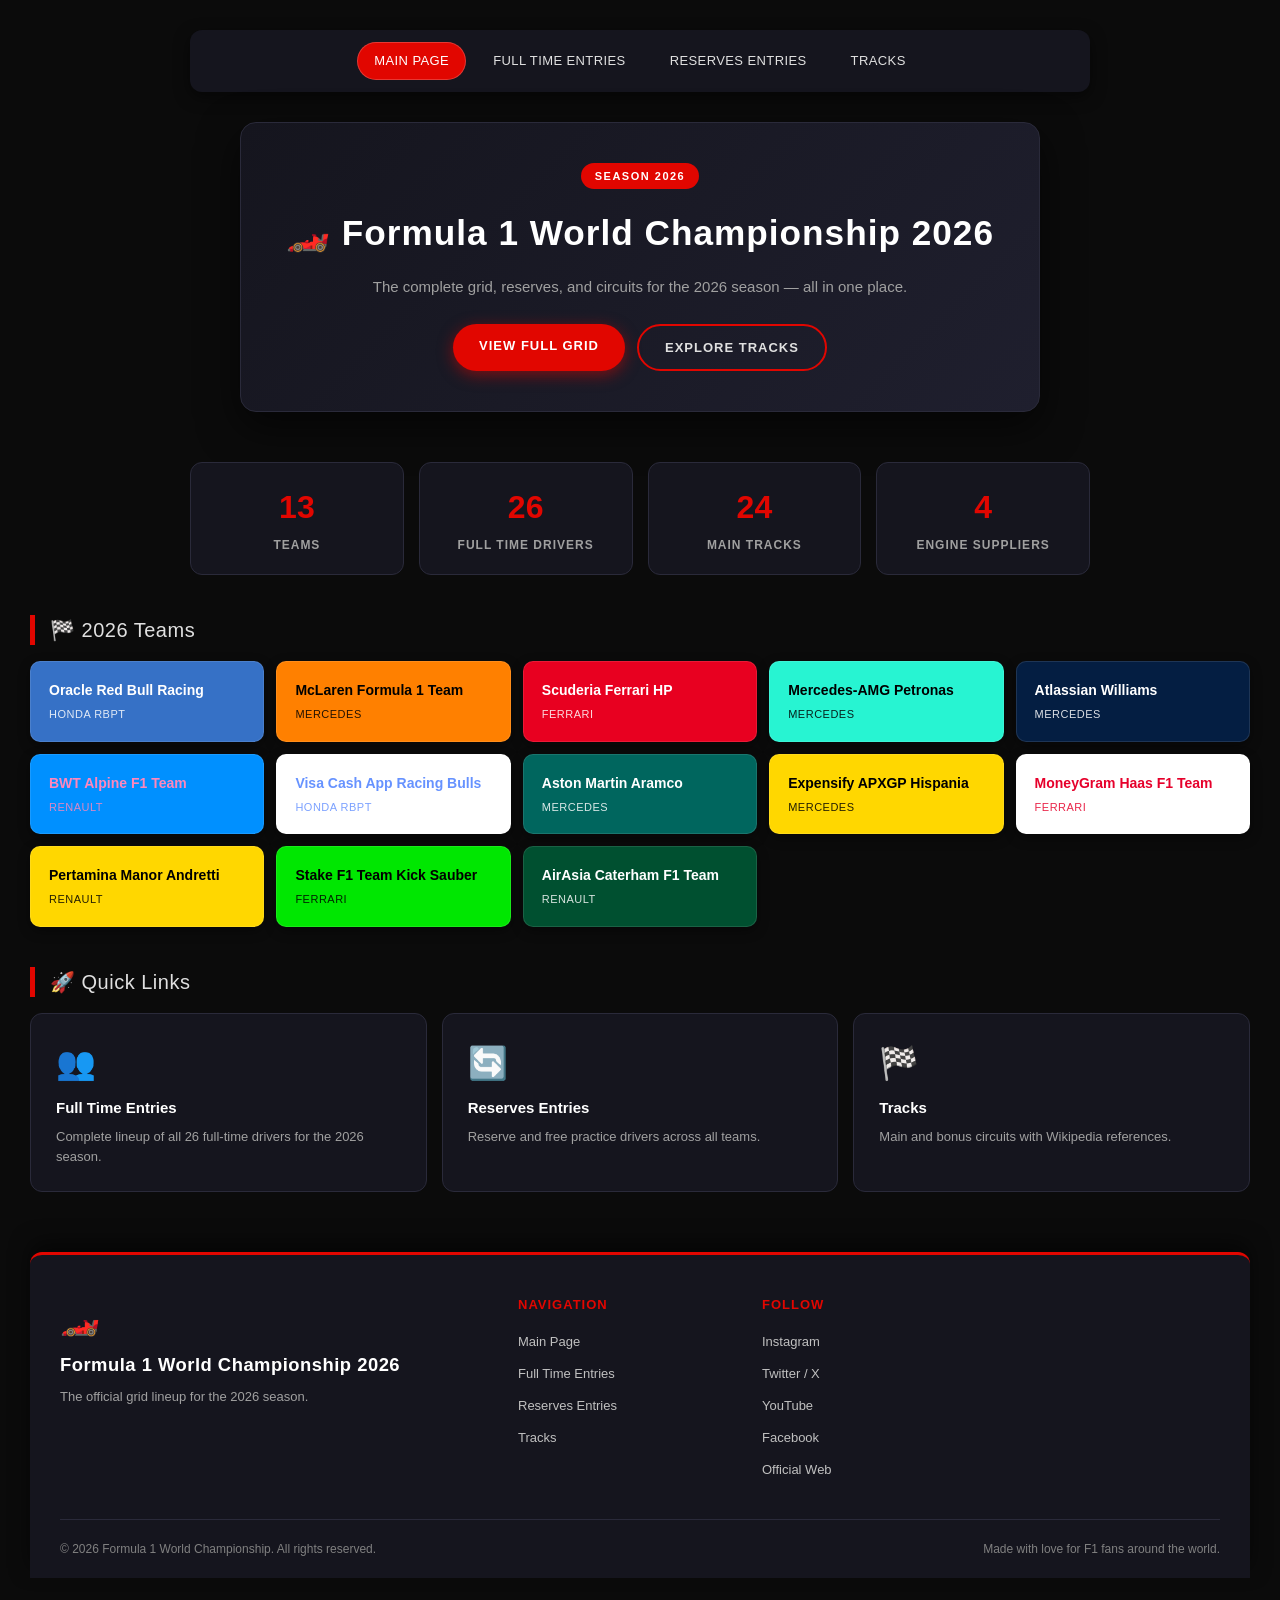
==== index.html @ 8372ae15 "Formula 1 Fantasy Grid Internet Programming Projects" ====
<!DOCTYPE html>
<html lang="en">

<head>
    <meta charset="UTF-8">
    <meta name="viewport" content="width=device-width, initial-scale=1.0">

    <title>Formula 1 2026 — Home</title>

    <link rel="stylesheet" href="style.css">
</head>

<body>
    <header>
        <nav>
            <a href="index.html" class="active">Main Page</a>
            <a href="fulltime.html">Full Time Entries</a>
            <a href="reserves.html">Reserves Entries</a>
            <a href="tracks.html">Tracks</a>
        </nav>
    </header>

    <section class="hero">
        <span class="hero-tag">Season 2026</span>
        <h1>🏎️ Formula 1 World Championship 2026</h1>
        <p class="hero-subtitle">
            The complete grid, reserves, and circuits for the 2026 season — all in one place.
        </p>
        <div class="hero-buttons">
            <a href="fulltime.html" class="btn btn-primary">View Full Grid</a>
            <a href="tracks.html" class="btn btn-secondary">Explore Tracks</a>
        </div>
    </section>

    <section class="stats">
        <div class="stat-card">
            <h3>13</h3>
            <p>Teams</p>
        </div>
        <div class="stat-card">
            <h3>26</h3>
            <p>Full Time Drivers</p>
        </div>
        <div class="stat-card">
            <h3>24</h3>
            <p>Main Tracks</p>
        </div>
        <div class="stat-card">
            <h3>4</h3>
            <p>Engine Suppliers</p>
        </div>
    </section>

        <h2>🏁 2026 Teams</h2>
        <div class="team-grid">
            <a href="https://en.wikipedia.org/wiki/Red_Bull_Racing" target="_blank" class="team-card redbull">
                <h3>Oracle Red Bull Racing</h3>
                <p>Honda RBPT</p>
            </a>
            <a href="https://en.wikipedia.org/wiki/McLaren" target="_blank" class="team-card mclaren">
                <h3>McLaren Formula 1 Team</h3>
                <p>Mercedes</p>
            </a>
            <a href="https://en.wikipedia.org/wiki/Scuderia_Ferrari" target="_blank" class="team-card ferrari">
                <h3>Scuderia Ferrari HP</h3>
                <p>Ferrari</p>
            </a>
            <a href="https://en.wikipedia.org/wiki/Mercedes-Benz_in_Formula_One" target="_blank" class="team-card mercedes">
                <h3>Mercedes-AMG Petronas</h3>
                <p>Mercedes</p>
            </a>
            <a href="https://en.wikipedia.org/wiki/Williams_Racing" target="_blank" class="team-card williams">
                <h3>Atlassian Williams</h3>
                <p>Mercedes</p>
            </a>
            <a href="https://en.wikipedia.org/wiki/Alpine_F1_Team" target="_blank" class="team-card alpine">
                <h3>BWT Alpine F1 Team</h3>
                <p>Renault</p>
            </a>
            <a href="https://en.wikipedia.org/wiki/Racing_Bulls" target="_blank" class="team-card rb">
                <h3>Visa Cash App Racing Bulls</h3>
                <p>Honda RBPT</p>
            </a>
            <a href="https://en.wikipedia.org/wiki/Aston_Martin_in_Formula_One" target="_blank" class="team-card aston">
                <h3>Aston Martin Aramco</h3>
                <p>Mercedes</p>
            </a>
            <a href="https://en.wikipedia.org/wiki/HRT_Formula_1_Team" target="_blank" class="team-card apxgp">
                <h3>Expensify APXGP Hispania</h3>
                <p>Mercedes</p>
            </a>
            <a href="https://en.wikipedia.org/wiki/Haas_F1_Team" target="_blank" class="team-card haas">
                <h3>MoneyGram Haas F1 Team</h3>
                <p>Ferrari</p>
            </a>
            <a href="https://en.wikipedia.org/wiki/Manor_Motorsport" target="_blank" class="team-card manor">
                <h3>Pertamina Manor Andretti</h3>
                <p>Renault</p>
            </a>
            <a href="https://en.wikipedia.org/wiki/Sauber_Motorsport" target="_blank" class="team-card sauber">
                <h3>Stake F1 Team Kick Sauber</h3>
                <p>Ferrari</p>
            </a>
            <a href="https://en.wikipedia.org/wiki/Caterham_F1" target="_blank" class="team-card caterham">
                <h3>AirAsia Caterham F1 Team</h3>
                <p>Renault</p>
            </a>
        </div>

    <h2>🚀 Quick Links</h2>
    <div class="quick-links">
        <a href="fulltime.html" class="quick-card">
            <span class="quick-icon">👥</span>
            <h3>Full Time Entries</h3>
            <p>Complete lineup of all 26 full-time drivers for the 2026 season.</p>
        </a>
        <a href="reserves.html" class="quick-card">
            <span class="quick-icon">🔄</span>
            <h3>Reserves Entries</h3>
            <p>Reserve and free practice drivers across all teams.</p>
        </a>
        <a href="tracks.html" class="quick-card">
            <span class="quick-icon">🏁</span>
            <h3>Tracks</h3>
            <p>Main and bonus circuits with Wikipedia references.</p>
        </a>
    </div>

    <footer>
        <div class="footer-content">
            <div class="footer-brand">
                <span class="footer-logo">🏎️</span>
                <h3>Formula 1 World Championship 2026</h3>
                <p>The official grid lineup for the 2026 season.</p>
            </div>

            <div class="footer-links">
                <h4>Navigation</h4>
                <ul>
                    <li><a href="index.html">Main Page</a></li>
                    <li><a href="fulltime.html">Full Time Entries</a></li>
                    <li><a href="reserves.html">Reserves Entries</a></li>
                    <li><a href="tracks.html">Tracks</a></li>
                </ul>
            </div>

            <div class="footer-links">
                <h4>Follow</h4>
                <ul>
                    <li><a href="https://www.instagram.com/f1/">Instagram</a></li>
                    <li><a href="https://x.com/F1">Twitter / X</a></li>
                    <li><a href="https://www.youtube.com/@Formula1">YouTube</a></li>
                    <li><a href="https://web.facebook.com/Formula1/">Facebook</a></li>
                    <li><a href="https://www.formula1.com/">Official Web</a></li>
                </ul>
            </div>
        </div>

        <div class="footer-bottom">
            <p>&copy; 2026 Formula 1 World Championship. All rights reserved.</p>
            <p>Made with love for F1 fans around the world.</p>
        </div>
    </footer>

</body>

</html>
---- style.css ----
* {
    box-sizing: border-box;
}

body {
    font-family: 'Segoe UI', Arial, sans-serif;
    background: #0b0b0b;
    color: #fff;
    padding: 30px;
    margin: 0;
    line-height: 1.5;
}

h1 {
    text-align: center;
    margin: 0 auto 20px auto;
    font-weight: 600;
    letter-spacing: 1px;
    font-size: 2rem;
    color: #fff;
    text-shadow: 0 2px 8px rgba(225, 6, 0, 0.4);
    padding-bottom: 15px;
    border-bottom: 2px solid #e10600;
    max-width: 900px;
}

h2 {
    margin: 40px 0 16px 0;
    font-weight: 500;
    border-left: 5px solid #e10600;
    padding-left: 15px;
    color: #e0e0e0;
    font-size: 1.25rem;
    letter-spacing: 0.5px;
}

nav {
    display: flex;
    justify-content: center;
    align-items: center;
    gap: 10px;
    flex-wrap: wrap;
    background: #15151e;
    padding: 12px 20px;
    border-radius: 12px;
    margin: 0 auto 30px auto;
    max-width: 900px;
    box-shadow: 0 5px 15px rgba(0, 0, 0, 0.5);
}

nav a {
    color: #e0e0e0;
    text-decoration: none;
    font-size: 13px;
    font-weight: 500;
    padding: 8px 16px;
    border-radius: 20px;
    letter-spacing: 0.4px;
    text-transform: uppercase;
    transition: background 0.2s, color 0.2s, transform 0.15s;
    border: 1px solid transparent;
}

nav a:hover {
    background: #e10600;
    color: #fff;
    transform: translateY(-1px);
}

nav a.active {
    background: #e10600;
    color: #fff;
    border-color: rgba(255, 255, 255, 0.2);
}

table {
    width: 100%;
    border-collapse: collapse;
    background: #15151e;
    border-radius: 12px;
    overflow: hidden;
    box-shadow: 0 10px 20px rgba(0, 0, 0, 0.5);
    margin-bottom: 20px;
}

th,
td {
    padding: 12px 10px;
    text-align: center;
    font-size: 14px;
}

th {
    background: #e10600;
    font-size: 13px;
    text-transform: uppercase;
    letter-spacing: 0.5px;
    font-weight: 600;
    color: #fff;
}

tr {
    border-bottom: 1px solid #2a2a3a;
    transition: background 0.2s;
}

tr:last-child {
    border-bottom: none;
}

tr:hover {
    background: #1f1f2e;
}

.ferrari {
    background: #E80020;
    color: #fff;
}

.haas {
    background: #FFFFFF;
    color: #E6002B;
}

.sauber {
    background: #00e701;
    color: #000;
}

.redbull {
    background: #3671C6;
    color: #fff;
}

.rb {
    background: #FFFFFF;
    color: #6692FF;
}

.mercedes {
    background: #27F4D2;
    color: #000;
}

.mclaren {
    background: #ff8000;
    color: #000;
}

.williams {
    background: #041E42;
    color: #fff;
}

.aston {
    background: #00665E;
    color: #fff;
}

.apxgp {
    background: #ffd700;
    color: #000;
}

.alpine {
    background: #0090FF;
    color: #ff87bc;
}

.manor {
    background: #ffd700;
    color: #000;
}

.caterham {
    background: #005030;
    color: #fff;
}

.badge {
    padding: 5px 10px;
    border-radius: 20px;
    font-size: 11px;
    font-weight: 600;
    display: inline-block;
    letter-spacing: 0.3px;
    box-shadow: 0 2px 4px rgba(0, 0, 0, 0.3);
    white-space: nowrap;
}

.first {
    background: #ffd700;
    color: #000;
}

.second {
    background: #c0c0c0;
    color: #000;
}

.reserve-badge {
    background: #444;
    color: #fff;
}

.haas .badge,
.sauber .badge,
.mercedes .badge,
.mclaren .badge,
.apxgp .badge,
.alpine .badge,
.manor .badge,
.rb .badge {
    border: 1px solid rgba(0, 0, 0, 0.3);
}

.ferrari .badge.second,
.redbull .badge.second,
.williams .badge.second,
.aston .badge.second,
.caterham .badge.second {
    color: #111;
}

.flag {
    width: 22px;
    margin-right: 6px;
    vertical-align: middle;
    border-radius: 2px;
    box-shadow: 0 1px 2px rgba(0, 0, 0, 0.4);
}

.driver-name {
    font-weight: 500;
}

.nat-cell {
    display: flex;
    align-items: center;
    justify-content: center;
    gap: 6px;
}

.reserve-table td {
    font-size: 13px;
}

.reserve-table .badge.reserve-badge {
    background: #2a2a3a;
    color: #ccc;
}

.reserve-table tr:hover {
    background: #1f1f2e !important;
}

.tracks-table td {
    font-size: 13px;
}

.tracks-table td:nth-child(1) {
    font-weight: 600;
    color: #fff;
    white-space: nowrap;
}

.tracks-table td:nth-child(2) {
    text-align: left;
    padding-left: 20px;
    color: #d0d0d0;
}

.tracks-table td:nth-child(3) {
    font-weight: 600;
    color: #e10600;
    white-space: nowrap;
}

.tracks-table td:nth-child(4) {
    white-space: nowrap;
}

.wiki-link {
    display: inline-block;
    padding: 5px 14px;
    background: #e10600;
    color: #fff;
    text-decoration: none;
    border-radius: 20px;
    font-size: 11px;
    font-weight: 600;
    text-transform: uppercase;
    letter-spacing: 0.5px;
    transition: background 0.2s, transform 0.15s, box-shadow 0.2s;
    box-shadow: 0 2px 6px rgba(225, 6, 0, 0.4);
}

.wiki-link:hover {
    background: #ff1a14;
    transform: translateY(-1px);
    box-shadow: 0 4px 10px rgba(225, 6, 0, 0.6);
}

.hero {
    text-align: center;
    max-width: 800px;
    margin: 30px auto 50px auto;
    padding: 40px 20px;
    background: linear-gradient(135deg, #15151e 0%, #1f1f2e 100%);
    border-radius: 16px;
    border: 1px solid #2a2a3a;
    box-shadow: 0 15px 40px rgba(0, 0, 0, 0.6);
}

.hero-tag {
    display: inline-block;
    background: #e10600;
    color: #fff;
    font-size: 11px;
    font-weight: 700;
    padding: 5px 14px;
    border-radius: 20px;
    letter-spacing: 1.5px;
    text-transform: uppercase;
    margin-bottom: 18px;
}

.hero h1 {
    border: none;
    padding: 0;
    margin: 0 0 15px 0;
    font-size: 2.2rem;
    text-shadow: none;
}

.hero-subtitle {
    color: #a0a0a0;
    font-size: 15px;
    margin-bottom: 25px;
    line-height: 1.6;
}

.hero-buttons {
    display: flex;
    justify-content: center;
    gap: 12px;
    flex-wrap: wrap;
}

.btn {
    display: inline-block;
    padding: 12px 26px;
    border-radius: 30px;
    font-size: 13px;
    font-weight: 600;
    text-transform: uppercase;
    letter-spacing: 1px;
    text-decoration: none;
    transition: transform 0.15s, box-shadow 0.2s, background 0.2s;
}

.btn-primary {
    background: #e10600;
    color: #fff;
    box-shadow: 0 4px 15px rgba(225, 6, 0, 0.5);
}

.btn-primary:hover {
    background: #ff1a14;
    transform: translateY(-2px);
    box-shadow: 0 6px 20px rgba(225, 6, 0, 0.7);
}

.btn-secondary {
    background: transparent;
    color: #e0e0e0;
    border: 2px solid #e10600;
}

.btn-secondary:hover {
    background: #e10600;
    color: #fff;
    transform: translateY(-2px);
}

.stats {
    display: grid;
    grid-template-columns: repeat(4, 1fr);
    gap: 15px;
    max-width: 900px;
    margin: 0 auto 40px auto;
}

.stat-card {
    background: #15151e;
    border: 1px solid #2a2a3a;
    border-radius: 12px;
    padding: 20px 15px;
    text-align: center;
    transition: transform 0.2s, border-color 0.2s;
}

.stat-card:hover {
    transform: translateY(-3px);
    border-color: #e10600;
}

.stat-card h3 {
    font-size: 2rem;
    margin: 0 0 5px 0;
    color: #e10600;
    font-weight: 700;
}

.stat-card p {
    margin: 0;
    color: #a0a0a0;
    font-size: 12px;
    text-transform: uppercase;
    letter-spacing: 1px;
    font-weight: 600;
}

.team-grid {
    display: grid;
    grid-template-columns: repeat(auto-fit, minmax(220px, 1fr));
    gap: 12px;
    margin-bottom: 40px;
}

.team-card {
    padding: 18px;
    border-radius: 10px;
    text-decoration: none;
    transition: transform 0.2s, box-shadow 0.2s;
    box-shadow: 0 4px 12px rgba(0, 0, 0, 0.4);
    border: 1px solid rgba(255, 255, 255, 0.1);
}

.team-card:hover {
    transform: translateY(-3px);
    box-shadow: 0 8px 20px rgba(0, 0, 0, 0.6);
}

.team-card h3 {
    margin: 0 0 5px 0;
    font-size: 14px;
    font-weight: 600;
}

.team-card p {
    margin: 0;
    font-size: 11px;
    opacity: 0.85;
    text-transform: uppercase;
    letter-spacing: 0.5px;
}

.quick-links {
    display: grid;
    grid-template-columns: repeat(auto-fit, minmax(250px, 1fr));
    gap: 15px;
    margin-bottom: 50px;
}

.quick-card {
    display: block;
    background: #15151e;
    border: 1px solid #2a2a3a;
    border-radius: 12px;
    padding: 25px;
    text-decoration: none;
    color: #e0e0e0;
    transition: transform 0.2s, border-color 0.2s, box-shadow 0.2s;
}

.quick-card:hover {
    transform: translateY(-3px);
    border-color: #e10600;
    box-shadow: 0 10px 25px rgba(225, 6, 0, 0.2);
}

.quick-icon {
    font-size: 2rem;
    display: inline-block;
    margin-bottom: 10px;
}

.quick-card h3 {
    margin: 0 0 8px 0;
    color: #fff;
    font-size: 15px;
}

.quick-card p {
    margin: 0;
    font-size: 13px;
    color: #a0a0a0;
    line-height: 1.5;
}

footer {
    margin-top: 60px;
    background: #15151e;
    border-top: 3px solid #e10600;
    border-radius: 12px 12px 0 0;
    padding: 40px 30px 20px 30px;
    box-shadow: 0 -10px 20px rgba(0, 0, 0, 0.5);
    color: #e0e0e0;
}

.footer-content {
    display: grid;
    grid-template-columns: 2fr 1fr 1fr 1fr;
    gap: 30px;
    max-width: 1200px;
    margin: 0 auto;
    padding-bottom: 30px;
    border-bottom: 1px solid #2a2a3a;
}

.footer-brand .footer-logo {
    font-size: 2rem;
    display: inline-block;
    margin-bottom: 8px;
}

.footer-brand h3 {
    margin: 0 0 8px 0;
    font-size: 1.15rem;
    font-weight: 600;
    color: #fff;
    letter-spacing: 0.5px;
}

.footer-brand p {
    margin: 0;
    font-size: 13px;
    color: #a0a0a0;
    line-height: 1.6;
}

.footer-links h4 {
    margin: 0 0 14px 0;
    font-size: 13px;
    font-weight: 600;
    color: #e10600;
    text-transform: uppercase;
    letter-spacing: 1px;
}

.footer-links ul {
    list-style: none;
    padding: 0;
    margin: 0;
}

.footer-links li {
    margin-bottom: 8px;
}

.footer-links a {
    color: #c0c0c0;
    text-decoration: none;
    font-size: 13px;
    transition: color 0.2s, padding-left 0.2s;
    display: inline-block;
}

.footer-links a:hover {
    color: #e10600;
    padding-left: 4px;
}

.footer-bottom {
    max-width: 1200px;
    margin: 20px auto 0 auto;
    display: flex;
    justify-content: space-between;
    align-items: center;
    flex-wrap: wrap;
    gap: 10px;
    font-size: 12px;
    color: #808080;
}

.footer-bottom p {
    margin: 0;
}

@media (max-width: 768px) {
    body {
        padding: 15px;
    }

    h1 {
        font-size: 1.4rem;
    }

    h2 {
        font-size: 1.1rem;
        margin: 25px 0 12px 0;
    }

    th,
    td {
        padding: 8px 6px;
        font-size: 12px;
    }

    .flag {
        width: 18px;
    }

    nav {
        gap: 6px;
        padding: 10px;
    }

    nav a {
        font-size: 11px;
        padding: 6px 12px;
    }

    .tracks-table td {
        font-size: 11px;
        padding: 8px 6px;
    }

    .tracks-table td:nth-child(2) {
        padding-left: 10px;
    }

    .wiki-link {
        padding: 4px 10px;
        font-size: 10px;
    }

    .stats {
        grid-template-columns: repeat(2, 1fr);
    }

    .hero h1 {
        font-size: 1.5rem;
    }

    .hero-subtitle {
        font-size: 13px;
    }

    footer {
        padding: 30px 20px 15px 20px;
    }

    .footer-content {
        grid-template-columns: 1fr 1fr;
        gap: 25px;
    }

    .footer-brand {
        grid-column: 1 / -1;
        text-align: center;
    }
}

@media (max-width: 480px) {

    th,
    td {
        padding: 6px 4px;
        font-size: 11px;
    }

    .badge {
        font-size: 10px;
        padding: 4px 8px;
    }

    .hero {
        padding: 25px 15px;
    }

    .hero h1 {
        font-size: 1.2rem;
    }

    .stat-card h3 {
        font-size: 1.5rem;
    }

    .btn {
        padding: 10px 20px;
        font-size: 11px;
    }

    .footer-content {
        grid-template-columns: 1fr;
        gap: 20px;
        text-align: center;
    }

    .footer-bottom {
        flex-direction: column;
        text-align: center;
    }

    .footer-links a:hover {
        padding-left: 0;
    }
}
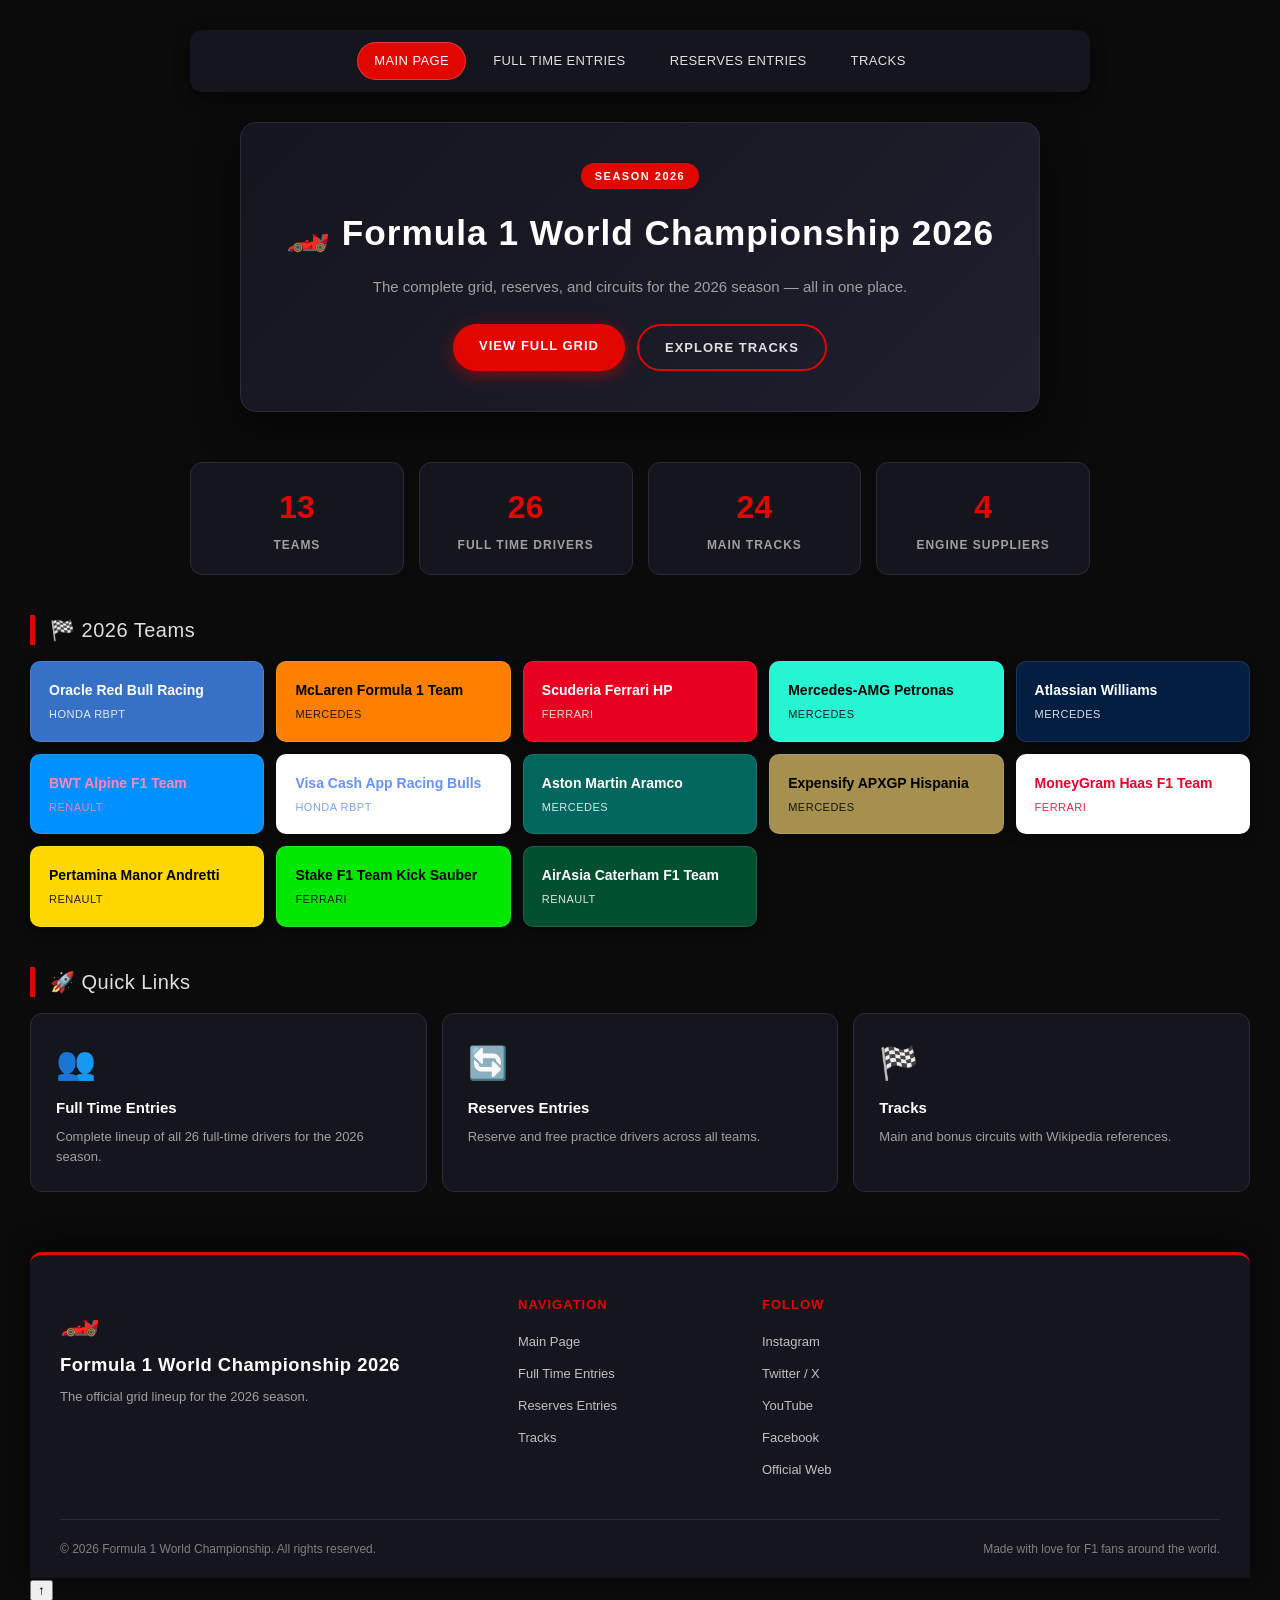
==== commit 629f0e28: "JavaScript Included JavaScript Included" ====
--- a/index.html
+++ b/index.html
@@ -9,6 +9,8 @@
 
     <link rel="stylesheet" href="style.css">
 </head>
+
+<script src="script.js"></script>
 
 <body>
     <header>
--- a/style.css
+++ b/style.css
@@ -158,7 +158,7 @@
 }
 
 .apxgp {
-    background: #ffd700;
+    background: #A6904F;
     color: #000;
 }
 
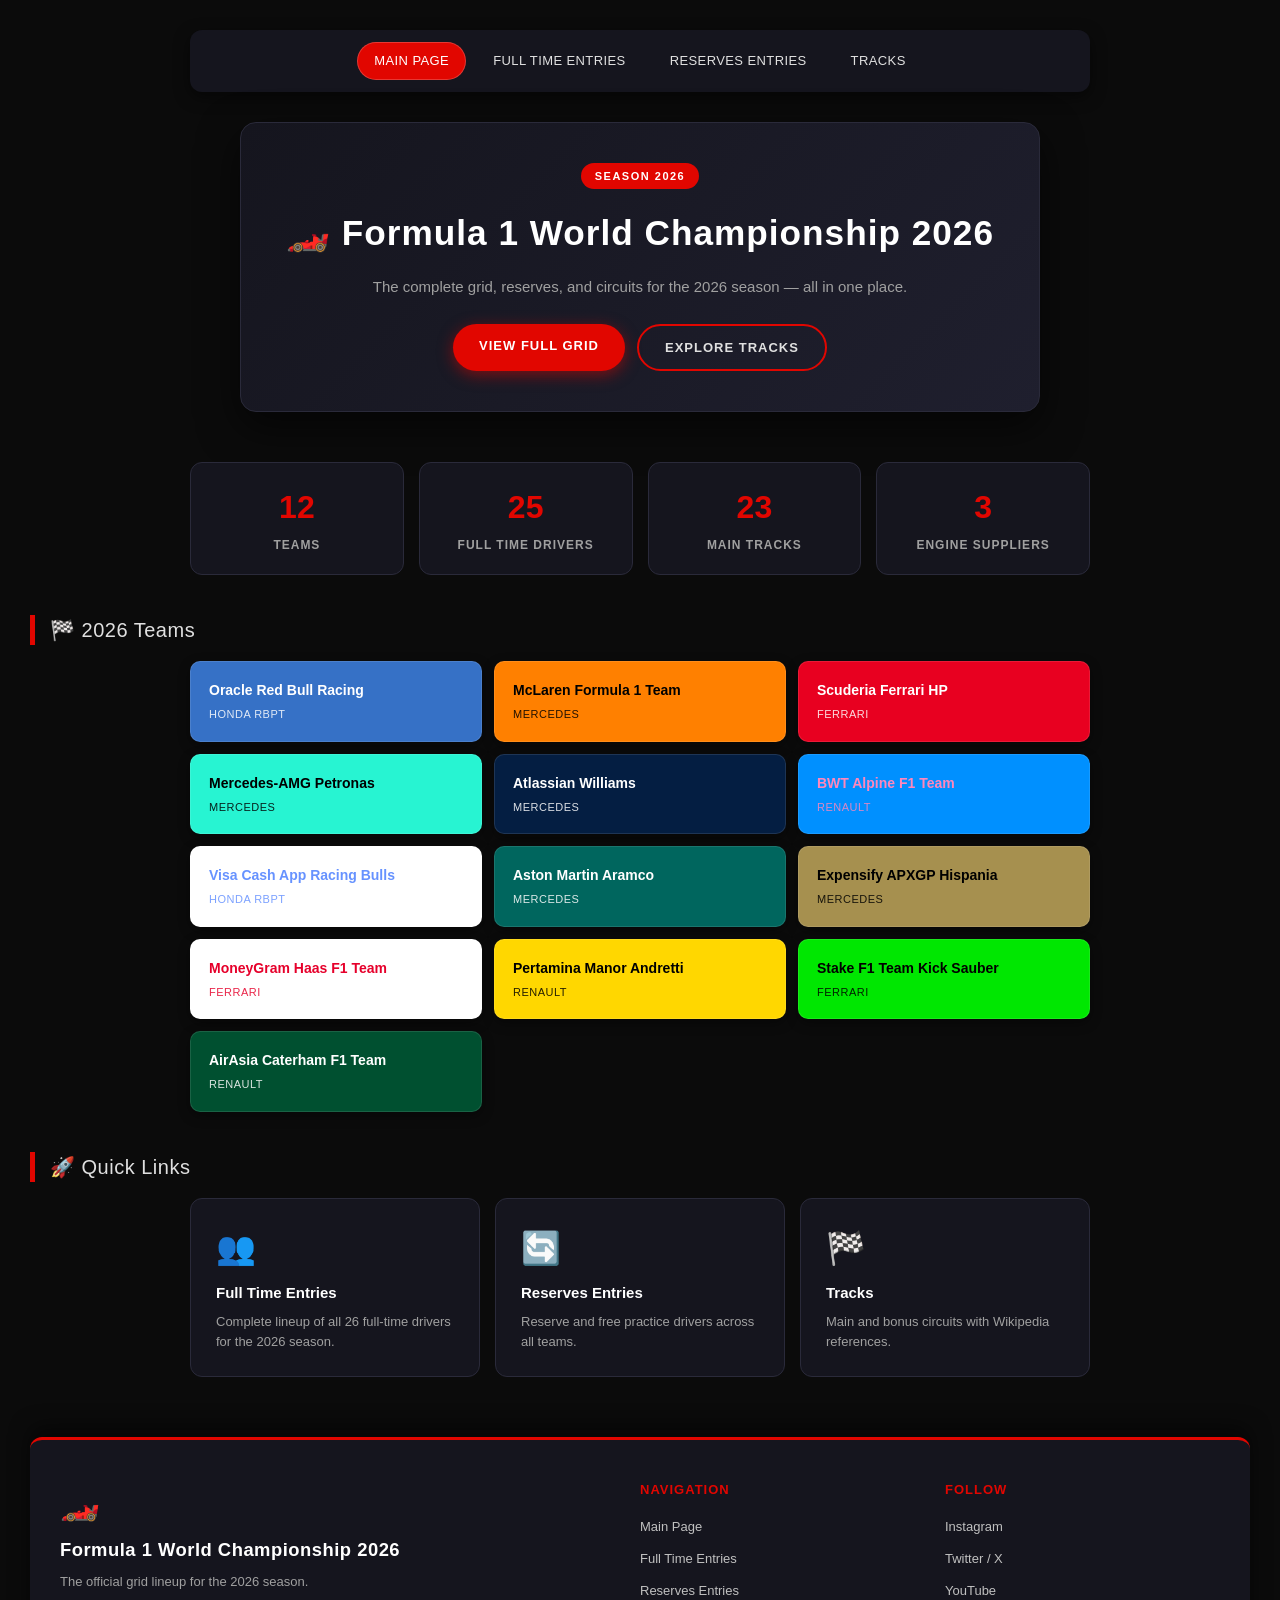
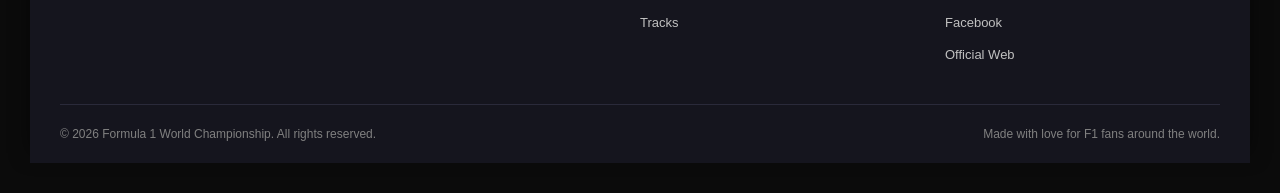
==== commit 3ee6e585: "Updates Updates" ====
--- a/index.html
+++ b/index.html
@@ -8,9 +8,8 @@
     <title>Formula 1 2026 — Home</title>
 
     <link rel="stylesheet" href="style.css">
+    <script src="script.js"></script>
 </head>
-
-<script src="script.js"></script>
 
 <body>
     <header>
@@ -53,61 +52,61 @@
         </div>
     </section>
 
-        <h2>🏁 2026 Teams</h2>
-        <div class="team-grid">
-            <a href="https://en.wikipedia.org/wiki/Red_Bull_Racing" target="_blank" class="team-card redbull">
-                <h3>Oracle Red Bull Racing</h3>
-                <p>Honda RBPT</p>
-            </a>
-            <a href="https://en.wikipedia.org/wiki/McLaren" target="_blank" class="team-card mclaren">
-                <h3>McLaren Formula 1 Team</h3>
-                <p>Mercedes</p>
-            </a>
-            <a href="https://en.wikipedia.org/wiki/Scuderia_Ferrari" target="_blank" class="team-card ferrari">
-                <h3>Scuderia Ferrari HP</h3>
-                <p>Ferrari</p>
-            </a>
-            <a href="https://en.wikipedia.org/wiki/Mercedes-Benz_in_Formula_One" target="_blank" class="team-card mercedes">
-                <h3>Mercedes-AMG Petronas</h3>
-                <p>Mercedes</p>
-            </a>
-            <a href="https://en.wikipedia.org/wiki/Williams_Racing" target="_blank" class="team-card williams">
-                <h3>Atlassian Williams</h3>
-                <p>Mercedes</p>
-            </a>
-            <a href="https://en.wikipedia.org/wiki/Alpine_F1_Team" target="_blank" class="team-card alpine">
-                <h3>BWT Alpine F1 Team</h3>
-                <p>Renault</p>
-            </a>
-            <a href="https://en.wikipedia.org/wiki/Racing_Bulls" target="_blank" class="team-card rb">
-                <h3>Visa Cash App Racing Bulls</h3>
-                <p>Honda RBPT</p>
-            </a>
-            <a href="https://en.wikipedia.org/wiki/Aston_Martin_in_Formula_One" target="_blank" class="team-card aston">
-                <h3>Aston Martin Aramco</h3>
-                <p>Mercedes</p>
-            </a>
-            <a href="https://en.wikipedia.org/wiki/HRT_Formula_1_Team" target="_blank" class="team-card apxgp">
-                <h3>Expensify APXGP Hispania</h3>
-                <p>Mercedes</p>
-            </a>
-            <a href="https://en.wikipedia.org/wiki/Haas_F1_Team" target="_blank" class="team-card haas">
-                <h3>MoneyGram Haas F1 Team</h3>
-                <p>Ferrari</p>
-            </a>
-            <a href="https://en.wikipedia.org/wiki/Manor_Motorsport" target="_blank" class="team-card manor">
-                <h3>Pertamina Manor Andretti</h3>
-                <p>Renault</p>
-            </a>
-            <a href="https://en.wikipedia.org/wiki/Sauber_Motorsport" target="_blank" class="team-card sauber">
-                <h3>Stake F1 Team Kick Sauber</h3>
-                <p>Ferrari</p>
-            </a>
-            <a href="https://en.wikipedia.org/wiki/Caterham_F1" target="_blank" class="team-card caterham">
-                <h3>AirAsia Caterham F1 Team</h3>
-                <p>Renault</p>
-            </a>
-        </div>
+    <h2>🏁 2026 Teams</h2>
+    <div class="team-grid">
+        <a href="https://en.wikipedia.org/wiki/Red_Bull_Racing" target="_blank" class="team-card redbull">
+            <h3>Oracle Red Bull Racing</h3>
+            <p>Honda RBPT</p>
+        </a>
+        <a href="https://en.wikipedia.org/wiki/McLaren" target="_blank" class="team-card mclaren">
+            <h3>McLaren Formula 1 Team</h3>
+            <p>Mercedes</p>
+        </a>
+        <a href="https://en.wikipedia.org/wiki/Scuderia_Ferrari" target="_blank" class="team-card ferrari">
+            <h3>Scuderia Ferrari HP</h3>
+            <p>Ferrari</p>
+        </a>
+        <a href="https://en.wikipedia.org/wiki/Mercedes-Benz_in_Formula_One" target="_blank" class="team-card mercedes">
+            <h3>Mercedes-AMG Petronas</h3>
+            <p>Mercedes</p>
+        </a>
+        <a href="https://en.wikipedia.org/wiki/Williams_Racing" target="_blank" class="team-card williams">
+            <h3>Atlassian Williams</h3>
+            <p>Mercedes</p>
+        </a>
+        <a href="https://en.wikipedia.org/wiki/Alpine_F1_Team" target="_blank" class="team-card alpine">
+            <h3>BWT Alpine F1 Team</h3>
+            <p>Renault</p>
+        </a>
+        <a href="https://en.wikipedia.org/wiki/Racing_Bulls" target="_blank" class="team-card rb">
+            <h3>Visa Cash App Racing Bulls</h3>
+            <p>Honda RBPT</p>
+        </a>
+        <a href="https://en.wikipedia.org/wiki/Aston_Martin_in_Formula_One" target="_blank" class="team-card aston">
+            <h3>Aston Martin Aramco</h3>
+            <p>Mercedes</p>
+        </a>
+        <a href="https://en.wikipedia.org/wiki/HRT_Formula_1_Team" target="_blank" class="team-card apxgp">
+            <h3>Expensify APXGP Hispania</h3>
+            <p>Mercedes</p>
+        </a>
+        <a href="https://en.wikipedia.org/wiki/Haas_F1_Team" target="_blank" class="team-card haas">
+            <h3>MoneyGram Haas F1 Team</h3>
+            <p>Ferrari</p>
+        </a>
+        <a href="https://en.wikipedia.org/wiki/Manor_Motorsport" target="_blank" class="team-card manor">
+            <h3>Pertamina Manor Andretti</h3>
+            <p>Renault</p>
+        </a>
+        <a href="https://en.wikipedia.org/wiki/Sauber_Motorsport" target="_blank" class="team-card sauber">
+            <h3>Stake F1 Team Kick Sauber</h3>
+            <p>Ferrari</p>
+        </a>
+        <a href="https://en.wikipedia.org/wiki/Caterham_F1" target="_blank" class="team-card caterham">
+            <h3>AirAsia Caterham F1 Team</h3>
+            <p>Renault</p>
+        </a>
+    </div>
 
     <h2>🚀 Quick Links</h2>
     <div class="quick-links">
--- a/style.css
+++ b/style.css
@@ -73,7 +73,10 @@
     border-color: rgba(255, 255, 255, 0.2);
 }
 
-table {
+table,
+.fulltime-table,
+.reserve-table,
+.tracks-table {
     width: 100%;
     border-collapse: collapse;
     background: #15151e;
@@ -101,7 +104,7 @@
 
 tr {
     border-bottom: 1px solid #2a2a3a;
-    transition: background 0.2s;
+    transition: background 0.2s, filter 0.2s;
 }
 
 tr:last-child {
@@ -109,7 +112,7 @@
 }
 
 tr:hover {
-    background: #1f1f2e;
+    filter: brightness(1.15);
 }
 
 .ferrari {
@@ -241,6 +244,34 @@
     gap: 6px;
 }
 
+.driver-link,
+.va-link {
+    color: inherit;
+    text-decoration: none;
+    border-bottom: 1px dotted currentColor;
+    transition: opacity 0.2s;
+}
+
+.driver-link:hover,
+.va-link:hover {
+    opacity: 0.75;
+}
+
+.team-cell {
+    display: inline-flex;
+    align-items: center;
+    justify-content: center;
+    gap: 8px;
+}
+
+.logo {
+    width: 24px;
+    height: 24px;
+    object-fit: contain;
+    vertical-align: middle;
+}
+
+.fulltime-table td,
 .reserve-table td {
     font-size: 13px;
 }
@@ -248,10 +279,6 @@
 .reserve-table .badge.reserve-badge {
     background: #2a2a3a;
     color: #ccc;
-}
-
-.reserve-table tr:hover {
-    background: #1f1f2e !important;
 }
 
 .tracks-table td {
@@ -426,6 +453,9 @@
     grid-template-columns: repeat(auto-fit, minmax(220px, 1fr));
     gap: 12px;
     margin-bottom: 40px;
+    max-width: 900px;
+    margin-left: auto;
+    margin-right: auto;
 }
 
 .team-card {
@@ -461,6 +491,9 @@
     grid-template-columns: repeat(auto-fit, minmax(250px, 1fr));
     gap: 15px;
     margin-bottom: 50px;
+    max-width: 900px;
+    margin-left: auto;
+    margin-right: auto;
 }
 
 .quick-card {
@@ -499,6 +532,83 @@
     line-height: 1.5;
 }
 
+.search-wrapper {
+    position: relative;
+    margin-bottom: 14px;
+    max-width: 100%;
+}
+
+.search-input {
+    width: 100%;
+    padding: 12px 18px;
+    background: #15151e;
+    color: #fff;
+    border: 1px solid #2a2a3a;
+    border-radius: 30px;
+    font-size: 13px;
+    font-family: inherit;
+    outline: none;
+    transition: border-color 0.2s, box-shadow 0.2s;
+    box-shadow: 0 4px 12px rgba(0, 0, 0, 0.4);
+}
+
+.search-input::placeholder {
+    color: #808080;
+}
+
+.search-input:focus {
+    border-color: #e10600;
+    box-shadow: 0 0 0 3px rgba(225, 6, 0, 0.2);
+}
+
+thead th.sorted-asc::after {
+    content: ' ▲';
+    font-size: 10px;
+    opacity: 0.9;
+}
+
+thead th.sorted-desc::after {
+    content: ' ▼';
+    font-size: 10px;
+    opacity: 0.9;
+}
+
+thead th[title="Click to sort"]:hover {
+    background: #ff1a14;
+}
+
+.back-to-top {
+    position: fixed;
+    bottom: 25px;
+    right: 25px;
+    width: 46px;
+    height: 46px;
+    border-radius: 50%;
+    background: #e10600;
+    color: #fff;
+    border: none;
+    font-size: 20px;
+    font-weight: 700;
+    cursor: pointer;
+    box-shadow: 0 6px 18px rgba(225, 6, 0, 0.5);
+    opacity: 0;
+    visibility: hidden;
+    transform: translateY(15px);
+    transition: opacity 0.3s, transform 0.3s, visibility 0.3s, background 0.2s;
+    z-index: 1000;
+}
+
+.back-to-top.visible {
+    opacity: 1;
+    visibility: visible;
+    transform: translateY(0);
+}
+
+.back-to-top:hover {
+    background: #ff1a14;
+    transform: translateY(-3px);
+}
+
 footer {
     margin-top: 60px;
     background: #15151e;
@@ -511,7 +621,7 @@
 
 .footer-content {
     display: grid;
-    grid-template-columns: 2fr 1fr 1fr 1fr;
+    grid-template-columns: 2fr 1fr 1fr;
     gap: 30px;
     max-width: 1200px;
     margin: 0 auto;
@@ -707,4 +817,12 @@
     .footer-links a:hover {
         padding-left: 0;
     }
+
+    .back-to-top {
+        bottom: 15px;
+        right: 15px;
+        width: 40px;
+        height: 40px;
+        font-size: 18px;
+    }
 }
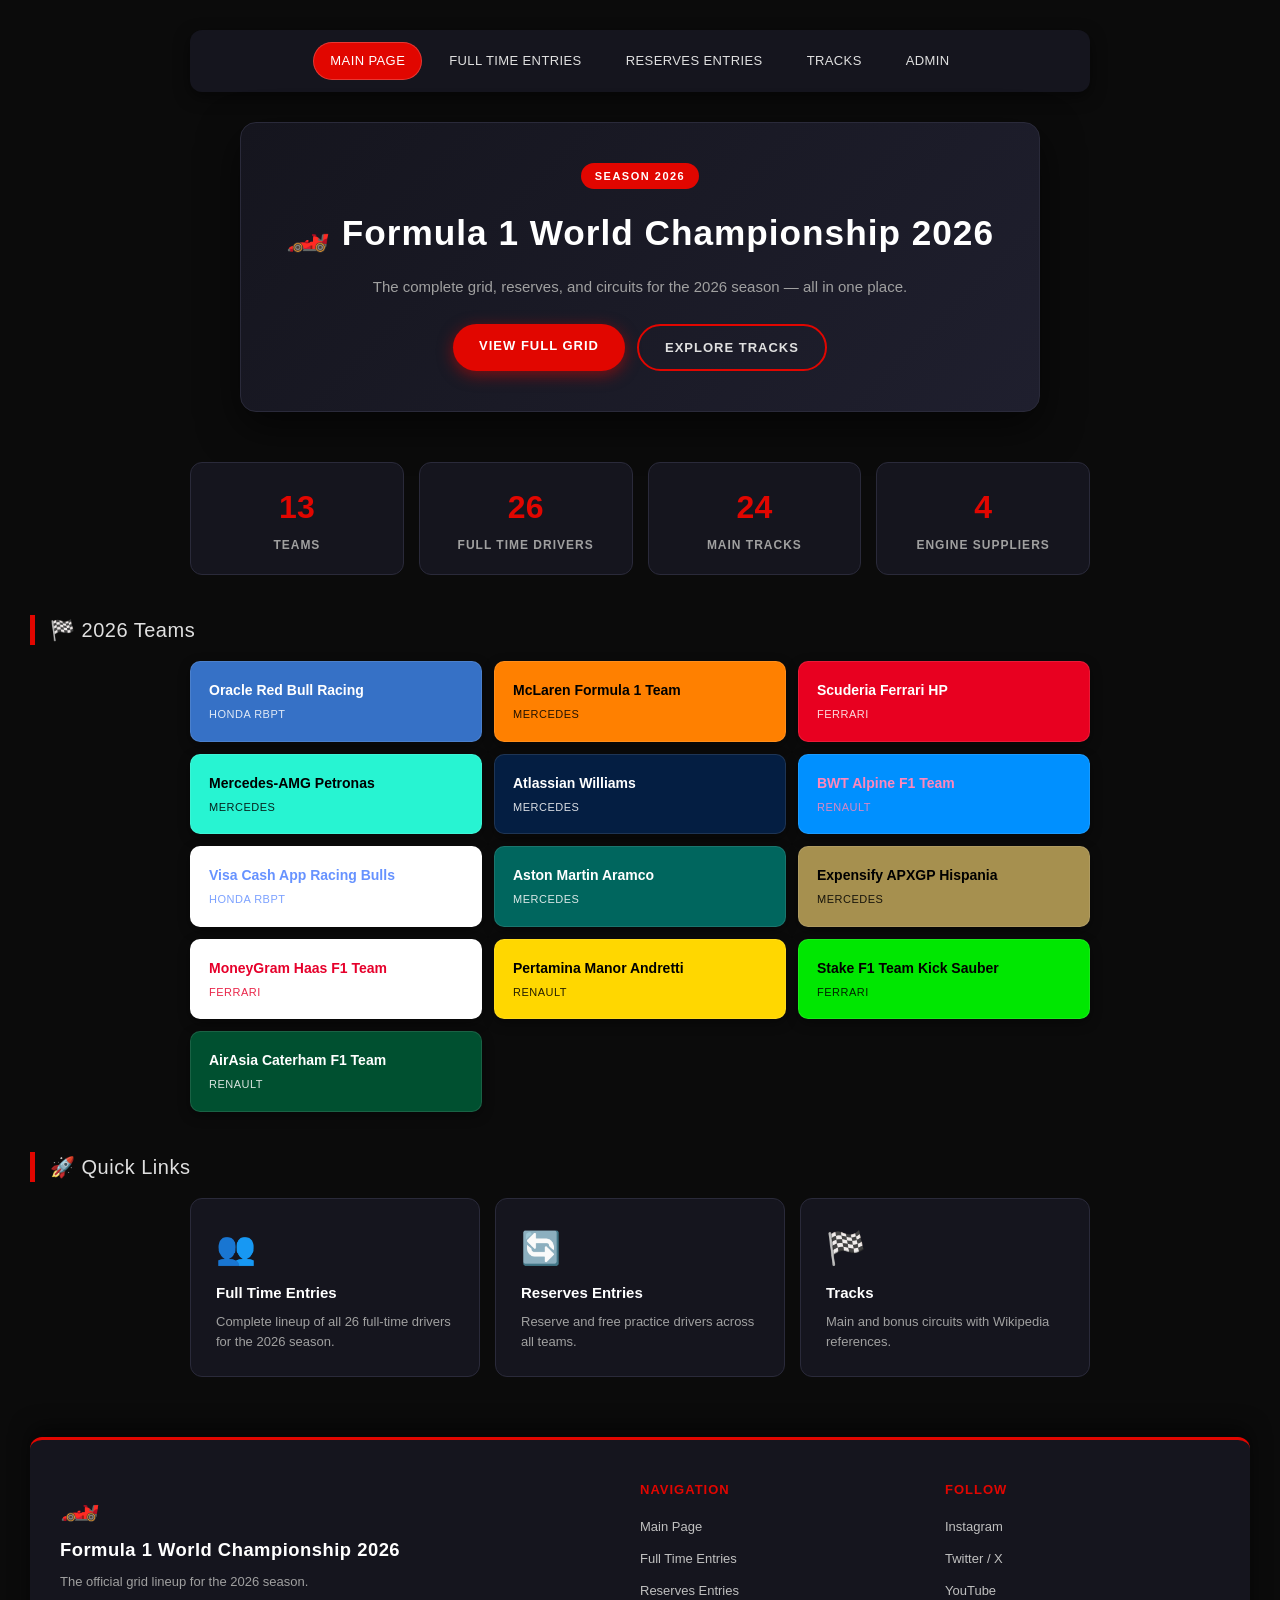
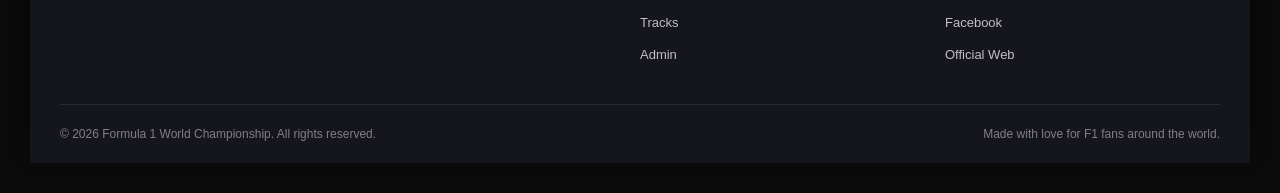
==== commit 509dee12: "Add files via upload" ====
--- a/index.html
+++ b/index.html
@@ -18,6 +18,7 @@
             <a href="fulltime.html">Full Time Entries</a>
             <a href="reserves.html">Reserves Entries</a>
             <a href="tracks.html">Tracks</a>
+            <a href="login.html">Admin</a>
         </nav>
     </header>
 
@@ -142,6 +143,7 @@
                     <li><a href="fulltime.html">Full Time Entries</a></li>
                     <li><a href="reserves.html">Reserves Entries</a></li>
                     <li><a href="tracks.html">Tracks</a></li>
+                    <li><a href="login.html">Admin</a></li>
                 </ul>
             </div>
 
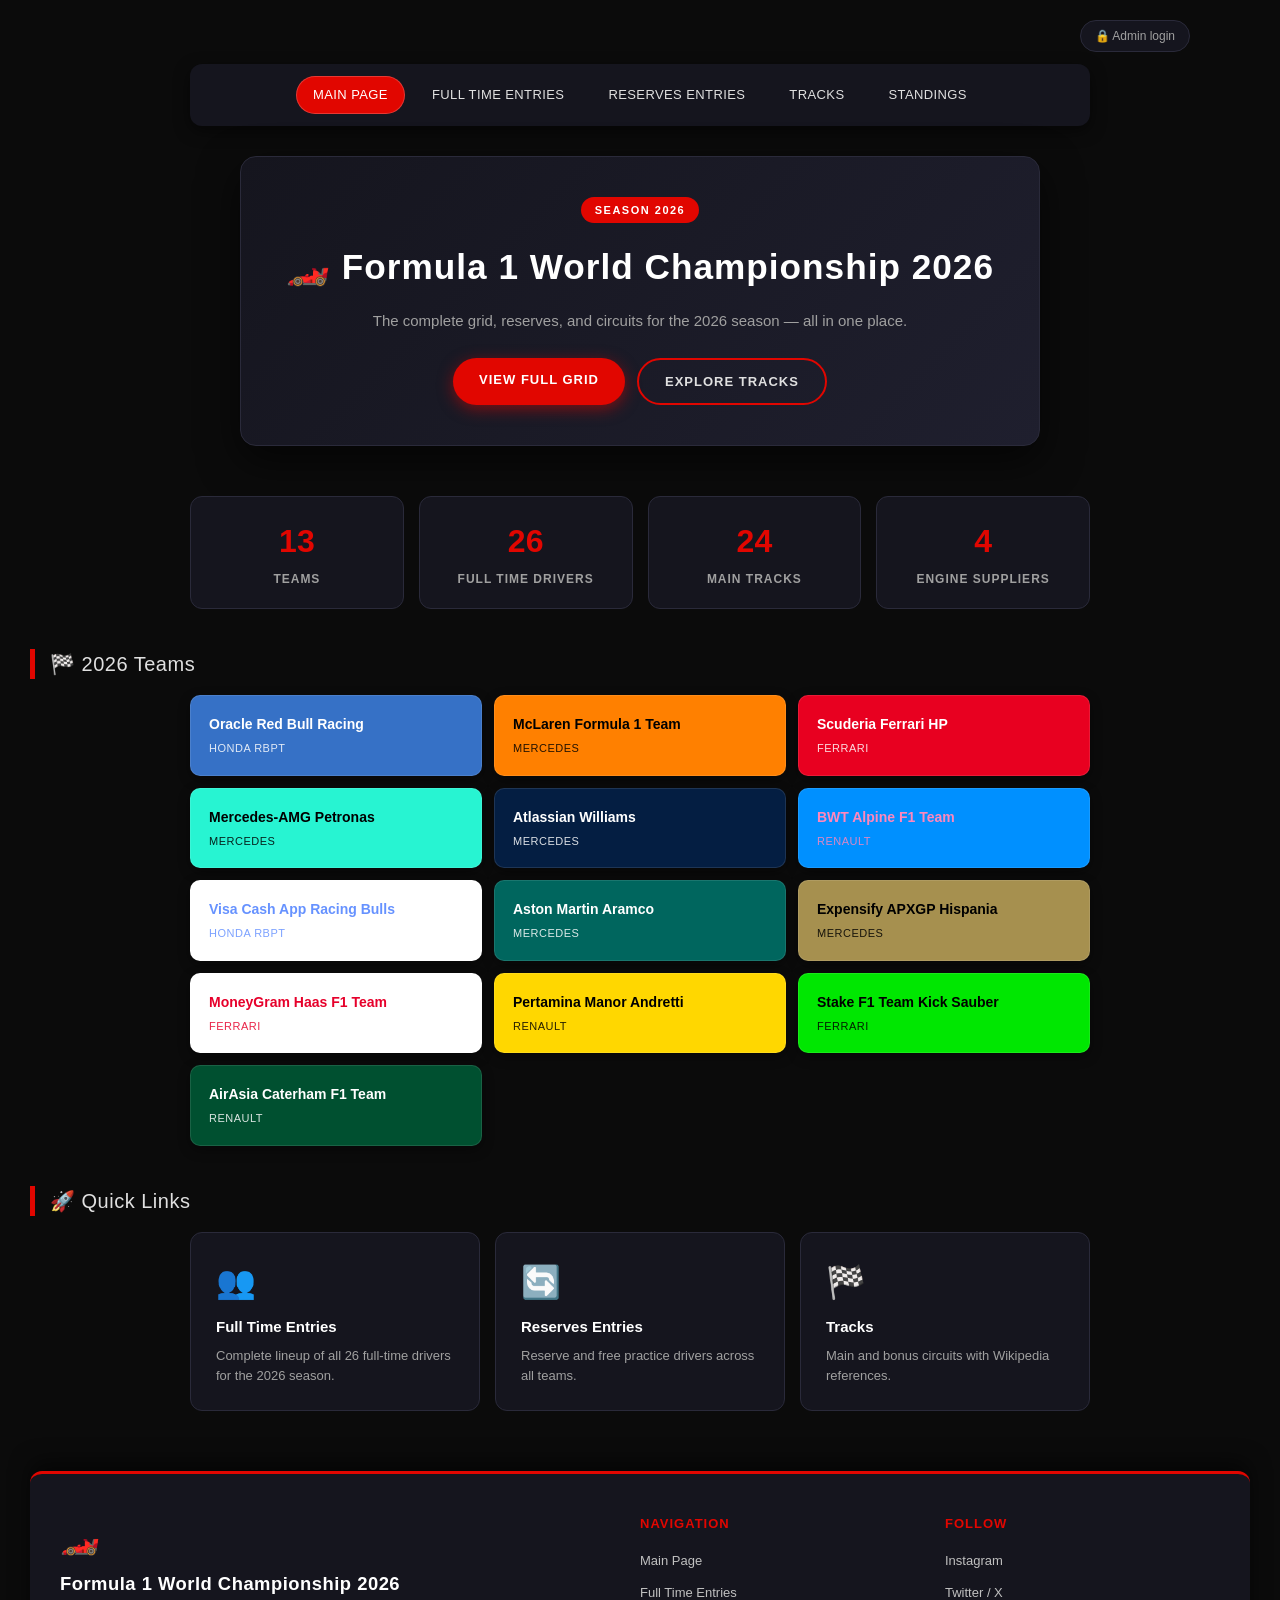
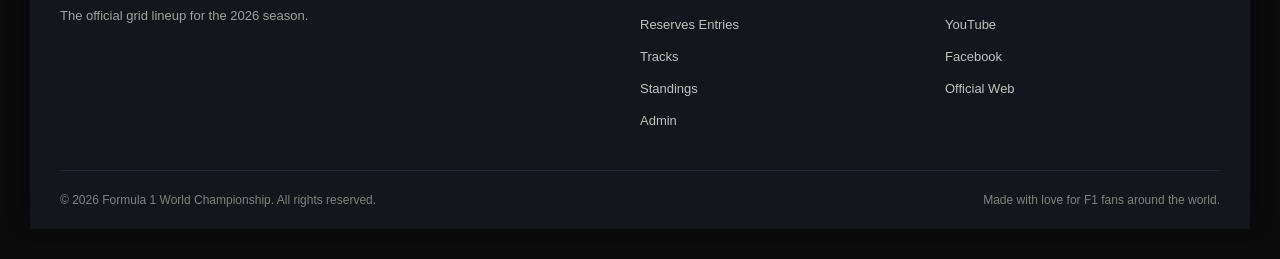
==== commit 7664bbfc: "Add files via upload" ====
--- a/index.html
+++ b/index.html
@@ -13,12 +13,15 @@
 
 <body>
     <header>
+        <div class="topbar">
+            <a class="admin-link" href="login.html">🔒 Admin login</a>
+        </div>
         <nav>
             <a href="index.html" class="active">Main Page</a>
             <a href="fulltime.html">Full Time Entries</a>
             <a href="reserves.html">Reserves Entries</a>
             <a href="tracks.html">Tracks</a>
-            <a href="login.html">Admin</a>
+            <a href="standings.html">Standings</a>
         </nav>
     </header>
 
@@ -143,6 +146,7 @@
                     <li><a href="fulltime.html">Full Time Entries</a></li>
                     <li><a href="reserves.html">Reserves Entries</a></li>
                     <li><a href="tracks.html">Tracks</a></li>
+                    <li><a href="standings.html">Standings</a></li>
                     <li><a href="login.html">Admin</a></li>
                 </ul>
             </div>
--- a/style.css
+++ b/style.css
@@ -825,4 +825,29 @@
         height: 40px;
         font-size: 18px;
     }
-}+}
+/* Admin login: small link in the top-right corner, outside the nav banner */
+.topbar {
+    display: flex;
+    justify-content: flex-end;
+    max-width: 1100px;
+    margin: -10px auto 12px auto;
+}
+
+.admin-link {
+    color: #a0a0a0;
+    text-decoration: none;
+    font-size: 12px;
+    font-weight: 500;
+    padding: 6px 14px;
+    border: 1px solid #2a2a3a;
+    border-radius: 20px;
+    background: #15151e;
+    transition: background 0.2s, color 0.2s, border-color 0.2s;
+}
+
+.admin-link:hover {
+    background: #e10600;
+    border-color: #e10600;
+    color: #fff;
+}
